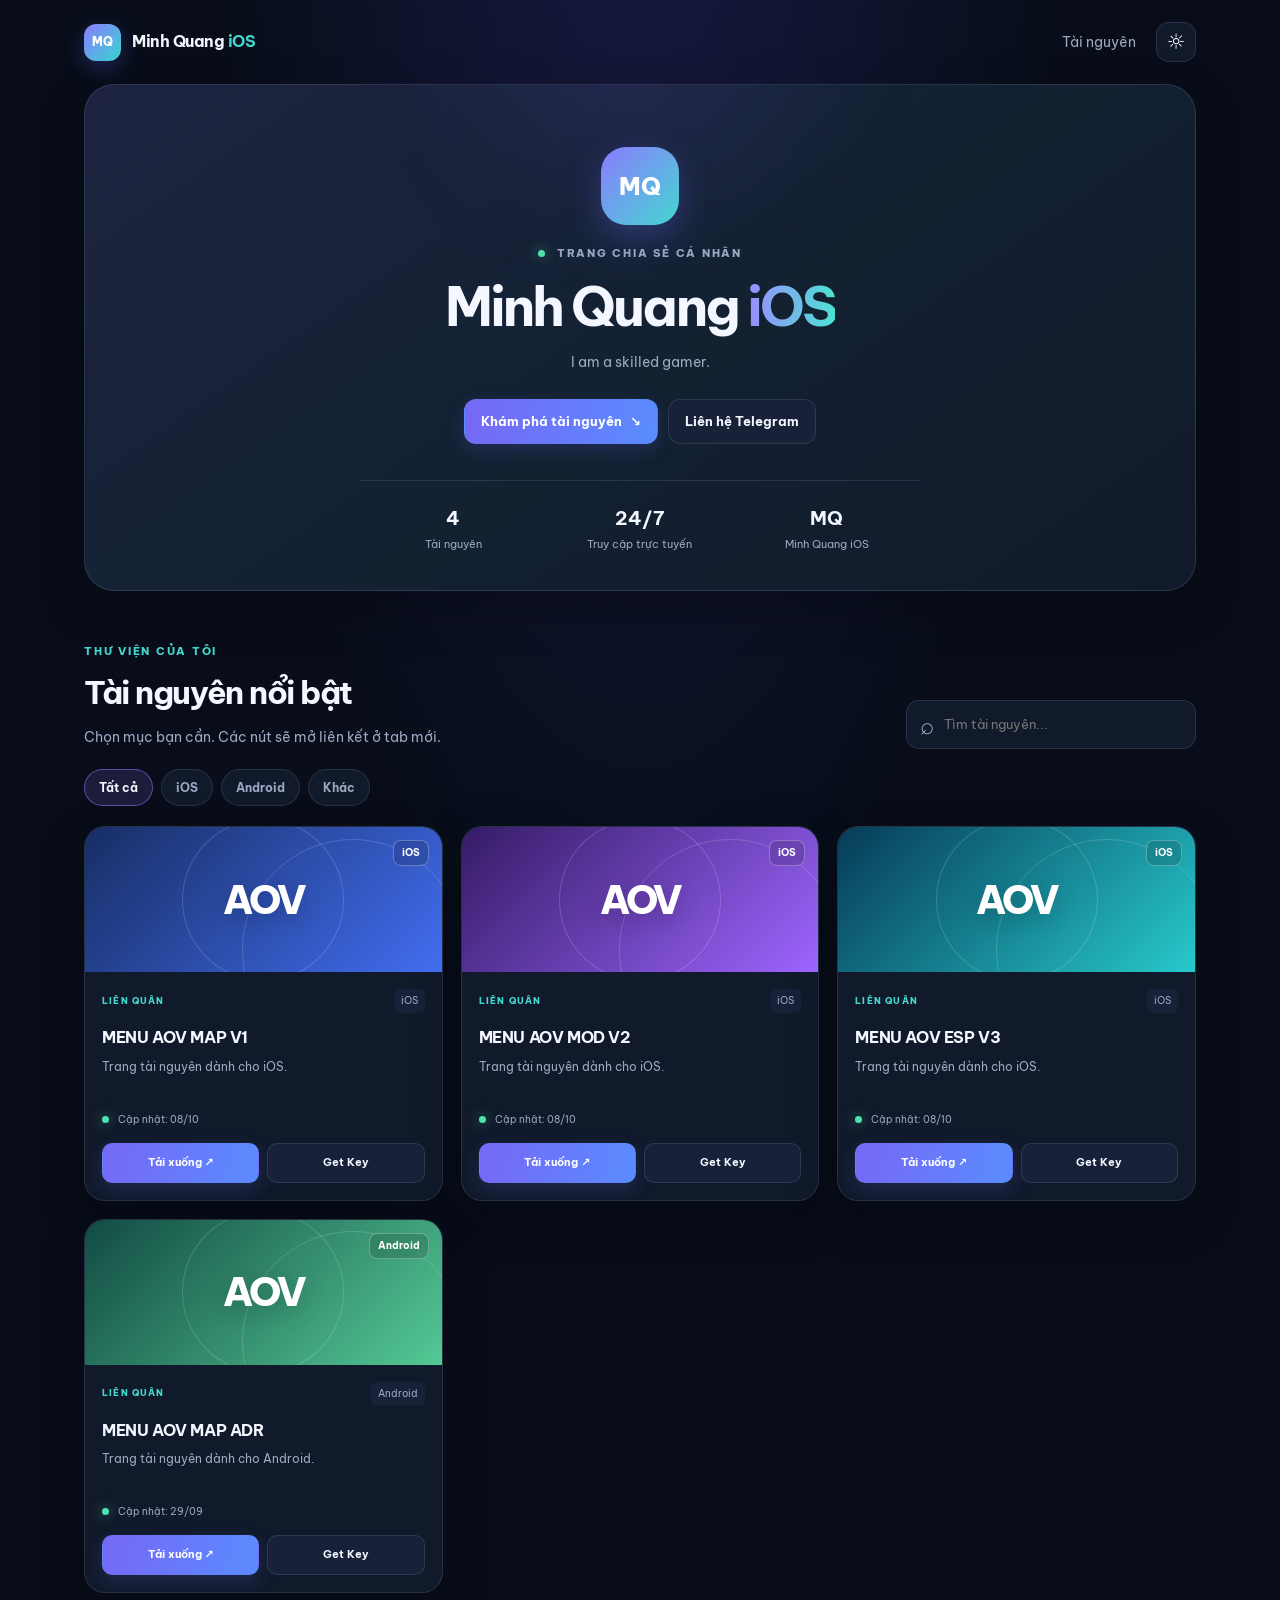
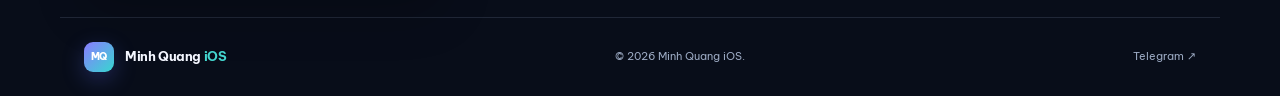
==== index.html @ 33939c75 "Add files via upload" ====
<!DOCTYPE html>
<html lang="vi">
<head>
  <meta charset="UTF-8">
  <meta name="viewport" content="width=device-width, initial-scale=1.0">
  <meta name="description" content="Minh Quang iOS - Trang chia sẻ ứng dụng, công cụ và liên kết.">
  <meta name="theme-color" content="#0b1020">
  <title>Minh Quang iOS</title>
  <link rel="stylesheet" href="style.css">
  <script src="script.js" defer></script>
</head>
<body>
  <header class="topbar">
    <a class="brand" href="#" aria-label="Minh Quang iOS - Trang chủ">
      <span class="brand-mark">MQ</span>
      <span>Minh Quang <b>iOS</b></span>
    </a>
    <div class="top-actions">
      <a class="nav-link" href="#apps">Tài nguyên</a>
      <button id="themeToggle" class="icon-btn" type="button" aria-label="Đổi giao diện" title="Đổi giao diện">☼</button>
    </div>
  </header>

  <main class="container">
    <section class="hero">
      <div class="hero-glow"></div>
      <div class="profile-mark" aria-hidden="true">MQ</div>
      <div class="eyebrow"><span class="status-dot"></span> TRANG CHIA SẺ CÁ NHÂN</div>
      <h1>Minh Quang <span>iOS</span></h1>
      <p class="hero-copy">I am a skilled gamer.</p>
      <div class="hero-actions">
        <a class="button button-primary" href="#apps">Khám phá tài nguyên <span>↘</span></a>
        <a class="button button-secondary" href="https://t.me/minhquang0610" target="_blank" rel="noopener noreferrer">Liên hệ Telegram</a>
      </div>
      <div class="hero-stats">
        <div><strong id="resourceCount">7</strong><span>Tài nguyên</span></div>
        <div><strong>24/7</strong><span>Truy cập trực tuyến</span></div>
        <div><strong>MQ</strong><span>Minh Quang iOS</span></div>
      </div>
    </section>

    <section class="section-heading" id="apps">
      <div>
        <p class="eyebrow">THƯ VIỆN CỦA TÔI</p>
        <h2>Tài nguyên nổi bật</h2>
        <p class="section-copy">Chọn mục bạn cần. Các nút sẽ mở liên kết ở tab mới.</p>
      </div>
      <label class="search-box">
        <span aria-hidden="true">⌕</span>
        <input id="searchInput" type="search" placeholder="Tìm tài nguyên..." aria-label="Tìm tài nguyên">
      </label>
    </section>

    <div class="filter-row" aria-label="Lọc tài nguyên">
      <button class="filter-chip active" type="button" data-filter="all">Tất cả</button>
      <button class="filter-chip" type="button" data-filter="ios">iOS</button>
      <button class="filter-chip" type="button" data-filter="android">Android</button>
      <button class="filter-chip" type="button" data-filter="other">Khác</button>
    </div>

    <section class="app-grid" id="appGrid" aria-label="Danh sách tài nguyên">
      <article class="app-card" data-name="MENU AOV MAP V1" data-platform="ios">
        <div class="app-art art-blue"><span class="art-symbol">AOV</span><span class="art-tag">iOS</span></div>
        <div class="card-content">
          <div class="card-topline"><span class="category">LIÊN QUÂN</span><span class="platform">iOS</span></div>
          <h3>MENU AOV MAP V1</h3>
          <p class="card-description">Trang tài nguyên dành cho iOS.</p>
          <div class="card-meta"><span class="meta-dot"></span> Cập nhật: 08/10</div>
          <div class="card-actions">
            <a class="button button-primary button-small" href="https://tasksub.io/3adBaHe" target="_blank" rel="noopener noreferrer">Tải xuống ↗</a>
            <a class="button button-secondary button-small" href="https://tasksub.io/UAh272" target="_blank" rel="noopener noreferrer">Get Key</a>
          </div>
        </div>
      </article>

      <article class="app-card" data-name="MENU AOV MOD V2" data-platform="ios">
        <div class="app-art art-purple"><span class="art-symbol">AOV</span><span class="art-tag">iOS</span></div>
        <div class="card-content">
          <div class="card-topline"><span class="category">LIÊN QUÂN</span><span class="platform">iOS</span></div>
          <h3>MENU AOV MOD V2</h3>
          <p class="card-description">Trang tài nguyên dành cho iOS.</p>
          <div class="card-meta"><span class="meta-dot"></span> Cập nhật: 08/10</div>
          <div class="card-actions">
            <a class="button button-primary button-small" href="https://tasksub.io/Rg7Mtif" target="_blank" rel="noopener noreferrer">Tải xuống ↗</a>
            <a class="button button-secondary button-small" href="https://tasksub.io/Ojc4R" target="_blank" rel="noopener noreferrer">Get Key</a>
          </div>
        </div>
      </article>

      <article class="app-card" data-name="MENU AOV ESP V3" data-platform="ios">
        <div class="app-art art-cyan"><span class="art-symbol">AOV</span><span class="art-tag">iOS</span></div>
        <div class="card-content">
          <div class="card-topline"><span class="category">LIÊN QUÂN</span><span class="platform">iOS</span></div>
          <h3>MENU AOV ESP V3</h3>
          <p class="card-description">Trang tài nguyên dành cho iOS.</p>
          <div class="card-meta"><span class="meta-dot"></span> Cập nhật: 08/10</div>
          <div class="card-actions">
            <a class="button button-primary button-small" href="https://tasksub.io/Nup4" target="_blank" rel="noopener noreferrer">Tải xuống ↗</a>
            <a class="button button-secondary button-small" href="https://tasksub.io/3Sw" target="_blank" rel="noopener noreferrer">Get Key</a>
          </div>
        </div>
      </article>

      <article class="app-card" data-name="MENU AOV MAP ADR" data-platform="android">
        <div class="app-art art-green"><span class="art-symbol">AOV</span><span class="art-tag">Android</span></div>
        <div class="card-content">
          <div class="card-topline"><span class="category">LIÊN QUÂN</span><span class="platform">Android</span></div>
          <h3>MENU AOV MAP ADR</h3>
          <p class="card-description">Trang tài nguyên dành cho Android.</p>
          <div class="card-meta"><span class="meta-dot"></span> Cập nhật: 29/09</div>
          <div class="card-actions">
            <a class="button button-primary button-small" href="https://tasksub.io/g6UV" target="_blank" rel="noopener noreferrer">Tải xuống ↗</a>
            <a class="button button-secondary button-small" href="https://tasksub.io/YvONv" target="_blank" rel="noopener noreferrer">Get Key</a>
          </div>
        </div>
      </article>

    </section>

    <p class="empty-state" id="emptyState" hidden>Không tìm thấy tài nguyên phù hợp.</p>

  </main>

  <footer class="footer">
    <a class="brand footer-brand" href="#"><span class="brand-mark">MQ</span><span>Minh Quang <b>iOS</b></span></a>
    <p>© <span id="year"></span> Minh Quang iOS.</p>
    <a href="https://t.me/minhquang0610" target="_blank" rel="noopener noreferrer">Telegram ↗</a>
  </footer>
</body>
</html>
---- style.css ----
@import url('https://fonts.googleapis.com/css2?family=Be+Vietnam+Pro:wght@400;500;600;700;800&display=swap');

:root {
  color-scheme: dark;
  --bg: #080d19;
  --surface: #111a2b;
  --surface-2: #172238;
  --text: #f4f7ff;
  --muted: #9ba9c2;
  --line: rgba(166, 187, 224, .15);
  --accent: #8b7bff;
  --accent-2: #44d7d0;
  --shadow: 0 18px 50px rgba(0,0,0,.22);
}
* { box-sizing: border-box; }
html { scroll-behavior: smooth; }
body {
  margin: 0; min-height: 100vh; font-family: 'Be Vietnam Pro', system-ui, sans-serif;
  color: var(--text); background:
    radial-gradient(ellipse at 50% -20%, rgba(90, 86, 255, .19), transparent 48%),
    var(--bg); line-height: 1.6;
}
body.light {
  color-scheme: light; --bg: #f4f6fc; --surface: #fff; --surface-2: #f0f3fb;
  --text: #172038; --muted: #66728a; --line: rgba(32, 48, 83, .13);
  --shadow: 0 18px 50px rgba(32,48,83,.09);
  background: radial-gradient(ellipse at 50% -20%, rgba(139,123,255,.13), transparent 48%), var(--bg);
}
a { color: inherit; text-decoration: none; }
button, input { font: inherit; }
button, a { -webkit-tap-highlight-color: transparent; }
.topbar { max-width: 1160px; margin: auto; padding: 22px 24px; display:flex; align-items:center; justify-content:space-between; }
.brand { display:flex; align-items:center; gap:11px; font-weight:700; letter-spacing:-.03em; }
.brand b { color: var(--accent-2); }
.brand-mark { width:37px; height:37px; border-radius:12px; display:grid; place-items:center; font-size:12px; font-weight:800; color:#fff; background:linear-gradient(135deg,#8b7bff,#36d7d0); box-shadow:0 7px 22px rgba(95,111,255,.28); }
.top-actions { display:flex; align-items:center; gap:20px; }
.nav-link { color:var(--muted); font-size:14px; }
.nav-link:hover, .footer a:hover { color:var(--accent-2); }
.icon-btn { width:40px; height:40px; border-radius:13px; border:1px solid var(--line); background:var(--surface); color:var(--text); cursor:pointer; font-size:21px; }
.container { max-width:1160px; padding:0 24px; margin:0 auto; }
.hero { position:relative; overflow:hidden; text-align:center; padding:62px 24px 36px; border:1px solid var(--line); border-radius:30px; background:linear-gradient(145deg,rgba(139,123,255,.10),rgba(68,215,208,.035) 55%,transparent),var(--surface); box-shadow:var(--shadow); }
.hero-glow { position:absolute; width:300px; height:300px; border-radius:50%; background:rgba(107,94,255,.12); filter:blur(70px); left:calc(50% - 150px); top:-210px; pointer-events:none; }
.profile-mark { width:78px; height:78px; margin:0 auto 20px; display:grid; place-items:center; border-radius:25px; background:linear-gradient(135deg,#8b7bff,#44d7d0); font-weight:800; font-size:24px; color:white; box-shadow:0 12px 34px rgba(103,111,255,.3); position:relative; }
.eyebrow { color:var(--muted); font-size:11px; font-weight:800; letter-spacing:.16em; }
.status-dot, .meta-dot { display:inline-block; width:7px; height:7px; border-radius:50%; background:#4de1ad; margin-right:7px; box-shadow:0 0 12px rgba(77,225,173,.55); }
h1 { margin:12px 0 10px; font-size:clamp(34px,5vw,54px); line-height:1.15; letter-spacing:-.055em; }
h1 span { background:linear-gradient(90deg,#9b8cff,#4ce2d3); color:transparent; background-clip:text; }
.hero-copy, .section-copy { color:var(--muted); font-size:14px; display:inline-block; }
.hero-actions { display:flex; justify-content:center; flex-wrap:wrap; gap:10px; margin-top:26px; }
.button { display:inline-flex; align-items:center; justify-content:center; gap:8px; border-radius:12px; padding:11px 16px; border:1px solid var(--line); font-size:13px; font-weight:700; transition:transform .18s ease, border-color .18s ease, filter .18s ease; cursor:pointer; }
.button:hover { transform:translateY(-2px); filter:brightness(1.08); }
.button-primary { color:#fff; border-color:transparent; background:linear-gradient(100deg,#7668f5,#5a8cff); box-shadow:0 7px 18px rgba(100,104,246,.18); }
.button-secondary { color:var(--text); background:var(--surface-2); }
.hero-stats { max-width:560px; margin:36px auto 0; padding-top:22px; border-top:1px solid var(--line); display:grid; grid-template-columns:repeat(3,1fr); }
.hero-stats div { display:flex; flex-direction:column; gap:3px; }
.hero-stats strong { font-size:19px; }
.hero-stats span { color:var(--muted); font-size:11px; }
.section-heading { display:flex; align-items:end; justify-content:space-between; gap:24px; margin:52px 0 20px; }
.section-heading .eyebrow { margin:0 0 7px; color:var(--accent-2); }
h2 { font-size:clamp(24px,3vw,32px); letter-spacing:-.04em; margin:0; }
.section-copy { margin:7px 0 0; }
.search-box { width:min(100%,290px); display:flex; align-items:center; gap:10px; border:1px solid var(--line); border-radius:13px; padding:0 13px; background:var(--surface); color:var(--muted); }
.search-box span { font-size:24px; }
.search-box input { width:100%; border:0; outline:0; padding:13px 0; background:transparent; color:var(--text); font-size:13px; }
.filter-row { display:flex; gap:8px; flex-wrap:wrap; margin-bottom:20px; }
.filter-chip { padding:8px 14px; border-radius:999px; color:var(--muted); border:1px solid var(--line); background:var(--surface); cursor:pointer; font-size:12px; font-weight:700; }
.filter-chip.active { background:rgba(139,123,255,.15); border-color:rgba(139,123,255,.55); color:var(--text); }
.app-grid { display:grid; grid-template-columns:repeat(3,minmax(0,1fr)); gap:18px; margin-bottom: 24px;}
.app-card { min-width:0; overflow:hidden; border:1px solid var(--line); border-radius:21px; background:var(--surface); box-shadow:var(--shadow); transition:transform .2s ease,border-color .2s ease; }
.app-card:hover { transform:translateY(-4px); border-color:rgba(139,123,255,.5); }
.app-card[hidden] { display:none; }
.app-art { height:145px; position:relative; display:grid; place-items:center; overflow:hidden; }
.app-art::before, .app-art::after { content:""; position:absolute; border:1px solid rgba(255,255,255,.16); border-radius:50%; width:160px; height:160px; transform:rotate(-25deg); }
.app-art::after { width:220px; height:220px; transform:translate(90px,50px); }
.art-blue { background:linear-gradient(135deg,#172e64,#426df0); }
.art-purple { background:linear-gradient(135deg,#351b65,#9d65ff); }
.art-cyan { background:linear-gradient(135deg,#063b57,#27c9cc); }
.art-green { background:linear-gradient(135deg,#124b43,#54c995); }
.art-orange { background:linear-gradient(135deg,#69321c,#ff9c4a); }
.art-pink { background:linear-gradient(135deg,#5c2449,#ef6eab); }
.art-red { background:linear-gradient(135deg,#591f36,#fa5d76); }
.art-symbol { position:relative; z-index:1; color:#fff; font-size:39px; font-weight:800; letter-spacing:-.08em; text-shadow:0 6px 22px rgba(0,0,0,.2); }
.art-tag { position:absolute; z-index:1; top:13px; right:13px; border:1px solid rgba(255,255,255,.28); border-radius:8px; padding:4px 8px; background:rgba(0,0,0,.15); color:#fff; font-size:10px; font-weight:700; backdrop-filter:blur(8px); }
.card-content { padding:17px; }
.card-topline { display:flex; align-items:center; justify-content:space-between; gap:10px; }
.category { color:var(--accent-2); font-size:9px; letter-spacing:.13em; font-weight:800; }
.platform { font-size:10px; color:var(--muted); background:var(--surface-2); padding:4px 7px; border-radius:6px; }
h3 { margin:12px 0 6px; font-size:16px; letter-spacing:-.025em; }
.card-description { margin:0; min-height:42px; color:var(--muted); font-size:12px; }
.card-meta { margin:13px 0 15px; color:var(--muted); font-size:10px; }
.card-actions { display:flex; flex-wrap:wrap; gap:8px; }
.button-small { flex:1; padding:10px 9px; border-radius:10px; font-size:11px; }
.notice { display:flex; align-items:flex-start; gap:12px; margin:28px 0 50px; padding:16px 18px; border:1px solid var(--line); border-radius:15px; background:var(--surface); color:var(--muted); font-size:12px; }
.notice p { margin:0; }
.notice strong { color:var(--text); }
.notice-icon { flex:0 0 23px; height:23px; display:grid; place-items:center; border-radius:50%; background:rgba(139,123,255,.16); color:var(--accent); font-weight:800; }
.empty-state { text-align:center; padding:36px 10px; color:var(--muted); }
.footer { max-width:1160px; margin:auto; padding:24px; border-top:1px solid var(--line); display:flex; align-items:center; justify-content:space-between; gap:16px; color:var(--muted); font-size:11px; }
.footer-brand { color:var(--text); font-size:13px; }
.footer-brand .brand-mark { width:30px; height:30px; border-radius:9px; font-size:10px; }
.footer p { margin:0; }
@media (max-width:900px) { .app-grid { grid-template-columns:repeat(2,minmax(0,1fr)); } }
@media (max-width:600px) {
  .topbar { padding:16px; } .container { padding:0 15px; } .nav-link { display:none; }
  .hero { padding:42px 15px 25px; border-radius:23px; } .profile-mark { width:66px;height:66px;border-radius:21px; }
  .hero-stats { margin-top:28px; } .section-heading { display:block; margin-top:38px; }
  .search-box { width:100%; margin-top:18px; } .app-grid { grid-template-columns:1fr; gap:13px; }
  .app-art { height:160px; } .footer { flex-wrap:wrap; padding:22px 16px; } .footer p { order:3; width:100%; }
}
@media (prefers-reduced-motion: reduce) { *, *::before, *::after { scroll-behavior:auto !important; transition:none !important; } }
.hero-copy {
  display: block;
  width: 100%;
  overflow: hidden;
  white-space: nowrap;
  position: relative;
  animation: rainbowText 3s linear infinite;
}
.hero-copy {
  animation:
    rainbowText 3s linear infinite,
    moveText 6s linear infinite;
}
@keyframes rainbowText {
  0%   { color: #ff0000; }
  14%  { color: #ff7f00; }
  28%  { color: #ffff00; }
  42%  { color: #00ff00; }
  57%  { color: #00ffff; }
  71%  { color: #0000ff; }
  85%  { color: #8b00ff; }
  100% { color: #ff0000; }
}

/* Chạy từ trái sang phải rồi quay lại */
@keyframes m {
  0% {
    transform: translateX(-100%);
  }

  50% {
    transform: translateX(0);
  }

  100% {
    transform: translateX(100%);
  }
}
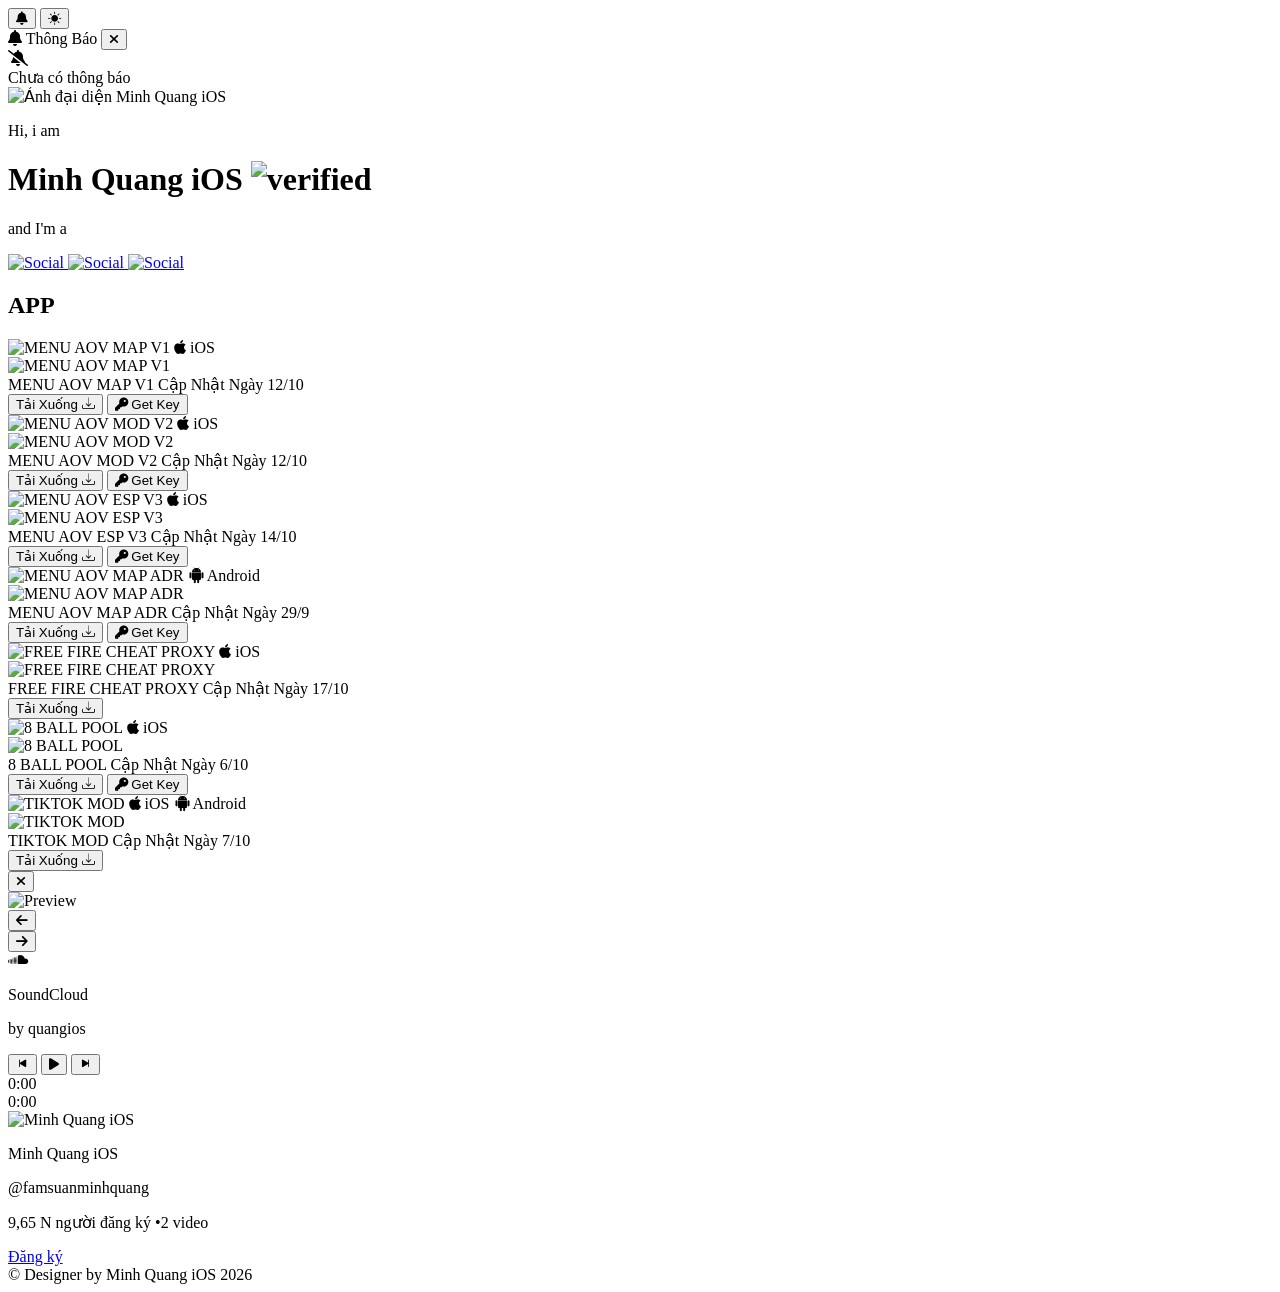
==== commit 58dc8276: "Update index.html" ====
--- a/index.html
+++ b/index.html
@@ -1,130 +1,381 @@
+
 <!DOCTYPE html>
 <html lang="vi">
 <head>
-  <meta charset="UTF-8">
-  <meta name="viewport" content="width=device-width, initial-scale=1.0">
-  <meta name="description" content="Minh Quang iOS - Trang chia sẻ ứng dụng, công cụ và liên kết.">
-  <meta name="theme-color" content="#0b1020">
-  <title>Minh Quang iOS</title>
-  <link rel="stylesheet" href="style.css">
-  <script src="script.js" defer></script>
+    <base href="https://vthangios.xyz/">
+    <meta charset="UTF-8" />
+    <meta name="viewport" content="width=device-width, initial-scale=1.0" />
+    <meta http-equiv="X-UA-Compatible" content="ie=edge" />
+    <title>Minh Quang iOS</title>
+    <meta name="description" content="Nền tảng cung cấp giải pháp công nghệ ios 5.0 giúp game thủ leo rank an toàn và hiệu quả." />
+    <meta name="keywords" content="vthangios, Minh Quang ios" />
+    <meta name="author" content="Minh Quang iOS" />
+    <meta name="robots" content="index, follow" />
+    <link rel="canonical" href="https://vthangios.xyz/" />
+    <link rel="icon" href="https://vthangios.xyz/uploads/intro/1785223665_087e144254b7ed32.png" type="image/png" />
+    <link rel="shortcut icon" href="https://vthangios.xyz/uploads/intro/1785223665_087e144254b7ed32.png" type="image/x-icon" />
+    <link rel="apple-touch-icon" href="https://vthangios.xyz/uploads/intro/1785223665_087e144254b7ed32.png" />
+    <meta property="og:type" content="website" />
+    <meta property="og:site_name" content="vthangios" />
+    <meta property="og:url" content="https://vthangios.xyz/" />
+    <meta property="og:title" content="Minh Quang iOS" />
+    <meta property="og:description" content="Nền tảng cung cấp giải pháp công nghệ ios 5.0 giúp game thủ leo rank an toàn và hiệu quả." />
+    <meta name="twitter:card" content="summary_large_image" />
+    <meta name="twitter:title" content="Minh Quang iOS" />
+    <meta name="twitter:description" content="Nền tảng cung cấp giải pháp công nghệ ios 5.0 giúp game thủ leo rank an toàn và hiệu quả." />
+    <link rel="preload" as="image" href="https://vthangios.xyz/uploads/intro/1785225956_f40be83fd24a69c4.jpeg" fetchpriority="high" />
+    <link rel="stylesheet" href="https://fonts.googleapis.com/css2?family=Quicksand:wght@400;600;700;800&display=swap" />
+    <link rel="stylesheet" href="https://cdnjs.cloudflare.com/ajax/libs/font-awesome/6.5.0/css/all.min.css" />
+    <link rel="stylesheet" href="https://cdn.jsdelivr.net/npm/bootstrap-icons@1.11.3/font/bootstrap-icons.min.css" />
+    <link rel="stylesheet" href="https://vthangios.xyz/assets/css/style.2.0.css?v=1791295256" />
 </head>
 <body>
-  <header class="topbar">
-    <a class="brand" href="#" aria-label="Minh Quang iOS - Trang chủ">
-      <span class="brand-mark">MQ</span>
-      <span>Minh Quang <b>iOS</b></span>
-    </a>
-    <div class="top-actions">
-      <a class="nav-link" href="#apps">Tài nguyên</a>
-      <button id="themeToggle" class="icon-btn" type="button" aria-label="Đổi giao diện" title="Đổi giao diện">☼</button>
-    </div>
-  </header>
-
-  <main class="container">
-    <section class="hero">
-      <div class="hero-glow"></div>
-      <div class="profile-mark" aria-hidden="true">MQ</div>
-      <div class="eyebrow"><span class="status-dot"></span> TRANG CHIA SẺ CÁ NHÂN</div>
-      <h1>Minh Quang <span>iOS</span></h1>
-      <p class="hero-copy">I am a skilled gamer.</p>
-      <div class="hero-actions">
-        <a class="button button-primary" href="#apps">Khám phá tài nguyên <span>↘</span></a>
-        <a class="button button-secondary" href="https://t.me/minhquang0610" target="_blank" rel="noopener noreferrer">Liên hệ Telegram</a>
-      </div>
-      <div class="hero-stats">
-        <div><strong id="resourceCount">7</strong><span>Tài nguyên</span></div>
-        <div><strong>24/7</strong><span>Truy cập trực tuyến</span></div>
-        <div><strong>MQ</strong><span>Minh Quang iOS</span></div>
-      </div>
-    </section>
-
-    <section class="section-heading" id="apps">
-      <div>
-        <p class="eyebrow">THƯ VIỆN CỦA TÔI</p>
-        <h2>Tài nguyên nổi bật</h2>
-        <p class="section-copy">Chọn mục bạn cần. Các nút sẽ mở liên kết ở tab mới.</p>
-      </div>
-      <label class="search-box">
-        <span aria-hidden="true">⌕</span>
-        <input id="searchInput" type="search" placeholder="Tìm tài nguyên..." aria-label="Tìm tài nguyên">
-      </label>
-    </section>
-
-    <div class="filter-row" aria-label="Lọc tài nguyên">
-      <button class="filter-chip active" type="button" data-filter="all">Tất cả</button>
-      <button class="filter-chip" type="button" data-filter="ios">iOS</button>
-      <button class="filter-chip" type="button" data-filter="android">Android</button>
-      <button class="filter-chip" type="button" data-filter="other">Khác</button>
-    </div>
-
-    <section class="app-grid" id="appGrid" aria-label="Danh sách tài nguyên">
-      <article class="app-card" data-name="MENU AOV MAP V1" data-platform="ios">
-        <div class="app-art art-blue"><span class="art-symbol">AOV</span><span class="art-tag">iOS</span></div>
-        <div class="card-content">
-          <div class="card-topline"><span class="category">LIÊN QUÂN</span><span class="platform">iOS</span></div>
-          <h3>MENU AOV MAP V1</h3>
-          <p class="card-description">Trang tài nguyên dành cho iOS.</p>
-          <div class="card-meta"><span class="meta-dot"></span> Cập nhật: 08/10</div>
-          <div class="card-actions">
-            <a class="button button-primary button-small" href="https://tasksub.io/3adBaHe" target="_blank" rel="noopener noreferrer">Tải xuống ↗</a>
-            <a class="button button-secondary button-small" href="https://tasksub.io/UAh272" target="_blank" rel="noopener noreferrer">Get Key</a>
-          </div>
-        </div>
-      </article>
-
-      <article class="app-card" data-name="MENU AOV MOD V2" data-platform="ios">
-        <div class="app-art art-purple"><span class="art-symbol">AOV</span><span class="art-tag">iOS</span></div>
-        <div class="card-content">
-          <div class="card-topline"><span class="category">LIÊN QUÂN</span><span class="platform">iOS</span></div>
-          <h3>MENU AOV MOD V2</h3>
-          <p class="card-description">Trang tài nguyên dành cho iOS.</p>
-          <div class="card-meta"><span class="meta-dot"></span> Cập nhật: 08/10</div>
-          <div class="card-actions">
-            <a class="button button-primary button-small" href="https://tasksub.io/Rg7Mtif" target="_blank" rel="noopener noreferrer">Tải xuống ↗</a>
-            <a class="button button-secondary button-small" href="https://tasksub.io/Ojc4R" target="_blank" rel="noopener noreferrer">Get Key</a>
-          </div>
-        </div>
-      </article>
-
-      <article class="app-card" data-name="MENU AOV ESP V3" data-platform="ios">
-        <div class="app-art art-cyan"><span class="art-symbol">AOV</span><span class="art-tag">iOS</span></div>
-        <div class="card-content">
-          <div class="card-topline"><span class="category">LIÊN QUÂN</span><span class="platform">iOS</span></div>
-          <h3>MENU AOV ESP V3</h3>
-          <p class="card-description">Trang tài nguyên dành cho iOS.</p>
-          <div class="card-meta"><span class="meta-dot"></span> Cập nhật: 08/10</div>
-          <div class="card-actions">
-            <a class="button button-primary button-small" href="https://tasksub.io/Nup4" target="_blank" rel="noopener noreferrer">Tải xuống ↗</a>
-            <a class="button button-secondary button-small" href="https://tasksub.io/3Sw" target="_blank" rel="noopener noreferrer">Get Key</a>
-          </div>
-        </div>
-      </article>
-
-      <article class="app-card" data-name="MENU AOV MAP ADR" data-platform="android">
-        <div class="app-art art-green"><span class="art-symbol">AOV</span><span class="art-tag">Android</span></div>
-        <div class="card-content">
-          <div class="card-topline"><span class="category">LIÊN QUÂN</span><span class="platform">Android</span></div>
-          <h3>MENU AOV MAP ADR</h3>
-          <p class="card-description">Trang tài nguyên dành cho Android.</p>
-          <div class="card-meta"><span class="meta-dot"></span> Cập nhật: 29/09</div>
-          <div class="card-actions">
-            <a class="button button-primary button-small" href="https://tasksub.io/g6UV" target="_blank" rel="noopener noreferrer">Tải xuống ↗</a>
-            <a class="button button-secondary button-small" href="https://tasksub.io/YvONv" target="_blank" rel="noopener noreferrer">Get Key</a>
-          </div>
-        </div>
-      </article>
-
-    </section>
-
-    <p class="empty-state" id="emptyState" hidden>Không tìm thấy tài nguyên phù hợp.</p>
-
-  </main>
-
-  <footer class="footer">
-    <a class="brand footer-brand" href="#"><span class="brand-mark">MQ</span><span>Minh Quang <b>iOS</b></span></a>
-    <p>© <span id="year"></span> Minh Quang iOS.</p>
-    <a href="https://t.me/minhquang0610" target="_blank" rel="noopener noreferrer">Telegram ↗</a>
-  </footer>
+    <main role="main">
+        <!-- NAV -->
+        <nav class="vthangios-nav" aria-label="Điều hướng chính">
+            <button class="vthangios-bell-btn" id="vthangios-bell-btn" aria-label="Thông báo">
+                <i class="fas fa-bell"></i>
+                            </button>
+            <button class="vthangios-theme-btn" id="vthangios-theme-toggle" onclick="vtToggleTheme()" aria-label="Chuyển chế độ tối/sáng">
+                <i class="bi bi-sun-fill vthangios-theme-icon" id="vthangios-theme-icon"></i>
+            </button>
+        </nav>
+
+        <!-- NOTIFICATION POPUP -->
+        <div id="vthangios-notif-overlay" class="vthangios-notif-overlay" onclick="vtCloseNotif(event)"></div>
+        <div id="vthangios-notif-panel" class="vthangios-notif-panel">
+            <div class="vthangios-notif-header">
+                <span><i class="fas fa-bell"></i> Thông Báo</span>
+                <button onclick="vtCloseNotif()" class="vthangios-notif-close"><i class="fas fa-xmark"></i></button>
+            </div>
+            <div class="vthangios-notif-body">
+                                <div class="vthangios-notif-empty"><i class="fas fa-bell-slash"></i><br>Chưa có thông báo</div>
+                            </div>
+        </div>
+
+        <!-- AVATAR -->
+        <div class="vthangios-avatar-wrap has-frame">
+            <img class="vthangios-avatar" src="/uploads/intro/1785225956_f40be83fd24a69c4.jpeg" alt="Ảnh đại diện Minh Quang iOS" fetchpriority="high" width="120" height="120">
+                        <img class="vthangios-avatar-frame" src="/uploads/intro/1789270294_e1f9986c9748fea3.png" alt="" aria-hidden="true">
+                    </div>
+
+        <!-- NAME & HEADLINE -->
+        <p class="vthangios-iam">Hi, i am</p>
+        <h1 class="vthangios-name">
+            Minh Quang iOS            <img class="vthangios-verify" src="assets/img/verify.png" alt="verified" width="27" height="27">
+        </h1>
+        <p class="vthangios-headline">and I'm a <span id="typed-text" class="vthangios-gradient-text"></span></p>
+
+        <!-- SOCIALS -->
+        <div class="vthangios-socials">
+                            <a href="https://discord.gg/mUA5vf7mzT" class="vthangios-social-item" target="_blank" rel="noopener noreferrer" aria-label="Mạng xã hội">
+                    <img src="/uploads/social/1785226212_aaa04016c5aa7392.png" alt="Social" width="40" height="40">
+                </a>
+                            <a href="https://t.me/vthangios" class="vthangios-social-item" target="_blank" rel="noopener noreferrer" aria-label="Mạng xã hội">
+                    <img src="/uploads/social/1785226222_d9d79e31dfb0b49d.png" alt="Social" width="40" height="40">
+                </a>
+                            <a href="https://youtube.com/@vthangios" class="vthangios-social-item" target="_blank" rel="noopener noreferrer" aria-label="Mạng xã hội">
+                    <img src="/uploads/social/1785226233_576f35dc9945948f.png" alt="Social" width="40" height="40">
+                </a>
+                    </div>
+
+        <!-- LINK BOXES -->
+        <div class="vthangios-linkbox-section">
+                    </div>
+
+        <!-- CATEGORY TABS -->
+        
+        <!-- APP GROUPS -->
+        <section class="vthangios-app-section" aria-label="Danh sách ứng dụng">
+                                        <div class="vthangios-group-block" id="group-6">
+                <h2 class="vthangios-section-title">
+                    APP                                    </h2>
+                                <div class="vthangios-app-list">
+                                                                    <div class="vthangios-app-entry">
+                        <div class="vthangios-app-item">
+                                                            <div class="vthangios-app-banner" onclick="vtOpenPreview([&quot;/uploads/previews/1785337074_943e1e8c0be1667c.jpeg&quot;], &quot;MENU AOV MAP V1&quot;)">
+                                                                            <img src="/uploads/previews/1785337074_943e1e8c0be1667c.jpeg" alt="MENU AOV MAP V1" fetchpriority="high">
+                                                                                                                <span class="vthangios-app-banner-badges">
+                                                                                                                            <span class="vthangios-platform-badge vthangios-platform-ios"><i class="fab fa-apple"></i> iOS</span>
+                                                                                                                    </span>
+                                </div>
+                                                        <div class="vthangios-app-info">
+                                <div class="vthangios-app-icon-wrap">
+                                    <img src="/uploads/apps/1785224151_22760a5eab01424b.jpeg" alt="MENU AOV MAP V1" width="78" height="78" loading="lazy">
+                                                                    </div>
+                                <div>
+                                    <span class="vthangios-app-name">
+                                        MENU AOV MAP V1                                    </span>
+                                                                            <span class="vthangios-app-desc">
+                                            Cập Nhật Ngày 12/10                                        </span>
+                                                                    </div>
+                            </div>
+                            <div class="vthangios-app-actions">
+                                <button class="vthangios-download-btn vthangios-app-cta " aria-label="Tải xuống MENU AOV MAP V1" onclick="window.open('https://tasksub.io/3adBaHe','_blank')">
+                                    <span>Tải Xuống</span>
+                                    <i class="bi bi-download"></i>
+                                </button>
+                                                                    <button type="button" class="vthangios-app-getkey" aria-label="Get Key MENU AOV MAP V1" onclick="window.open('https://tasksub.io/UAh272','_blank')">
+                                        <i class="fas fa-key"></i>
+                                        <span>Get Key</span>
+                                    </button>
+                                                            </div>
+                        </div>
+                        </div>
+                                                                    <div class="vthangios-app-entry">
+                        <div class="vthangios-app-item">
+                                                            <div class="vthangios-app-banner" onclick="vtOpenPreview([&quot;/uploads/previews/1790753362_1d81439ce002af4c.jpeg&quot;], &quot;MENU AOV MOD V2&quot;)">
+                                                                            <img src="/uploads/previews/1790753362_1d81439ce002af4c.jpeg" alt="MENU AOV MOD V2" loading="lazy">
+                                                                        <span class="vthangios-app-banner-badges">
+                                                                                                                            <span class="vthangios-platform-badge vthangios-platform-ios"><i class="fab fa-apple"></i> iOS</span>
+                                                                                                                    </span>
+                                </div>
+                                                        <div class="vthangios-app-info">
+                                <div class="vthangios-app-icon-wrap">
+                                    <img src="/uploads/apps/1785228134_3e17a04f549f80df.jpeg" alt="MENU AOV MOD V2" width="78" height="78" loading="lazy">
+                                                                    </div>
+                                <div>
+                                    <span class="vthangios-app-name">
+                                        MENU AOV MOD V2                                    </span>
+                                                                            <span class="vthangios-app-desc">
+                                            Cập Nhật Ngày 12/10                                        </span>
+                                                                    </div>
+                            </div>
+                            <div class="vthangios-app-actions">
+                                <button class="vthangios-download-btn vthangios-app-cta " aria-label="Tải xuống MENU AOV MOD V2" onclick="window.open('https://tasksub.io/Rg7Mtif','_blank')">
+                                    <span>Tải Xuống</span>
+                                    <i class="bi bi-download"></i>
+                                </button>
+                                                                    <button type="button" class="vthangios-app-getkey" aria-label="Get Key MENU AOV MOD V2" onclick="window.open('https://tasksub.io/Ojc4R','_blank')">
+                                        <i class="fas fa-key"></i>
+                                        <span>Get Key</span>
+                                    </button>
+                                                            </div>
+                        </div>
+                        </div>
+                                                                    <div class="vthangios-app-entry">
+                        <div class="vthangios-app-item">
+                                                            <div class="vthangios-app-banner" onclick="vtOpenPreview([&quot;/uploads/previews/1790767107_12d3941b3cd2d3ec.jpeg&quot;], &quot;MENU AOV ESP V3&quot;)">
+                                                                            <img src="/uploads/previews/1790767107_12d3941b3cd2d3ec.jpeg" alt="MENU AOV ESP V3" loading="lazy">
+                                                                        <span class="vthangios-app-banner-badges">
+                                                                                                                            <span class="vthangios-platform-badge vthangios-platform-ios"><i class="fab fa-apple"></i> iOS</span>
+                                                                                                                    </span>
+                                </div>
+                                                        <div class="vthangios-app-info">
+                                <div class="vthangios-app-icon-wrap">
+                                    <img src="/uploads/apps/1790057670_00bfd2f43fc783c9.jpeg" alt="MENU AOV ESP V3" width="78" height="78" loading="lazy">
+                                                                    </div>
+                                <div>
+                                    <span class="vthangios-app-name">
+                                        MENU AOV ESP V3                                    </span>
+                                                                            <span class="vthangios-app-desc">
+                                            Cập Nhật Ngày 14/10                                        </span>
+                                                                    </div>
+                            </div>
+                            <div class="vthangios-app-actions">
+                                <button class="vthangios-download-btn vthangios-app-cta " aria-label="Tải xuống MENU AOV ESP V3" onclick="window.open('https://tasksub.io/Nup4','_blank')">
+                                    <span>Tải Xuống</span>
+                                    <i class="bi bi-download"></i>
+                                </button>
+                                                                    <button type="button" class="vthangios-app-getkey" aria-label="Get Key MENU AOV ESP V3" onclick="window.open('https://tasksub.io/3Sw','_blank')">
+                                        <i class="fas fa-key"></i>
+                                        <span>Get Key</span>
+                                    </button>
+                                                            </div>
+                        </div>
+                        </div>
+                                                                    <div class="vthangios-app-entry">
+                        <div class="vthangios-app-item">
+                                                            <div class="vthangios-app-banner" onclick="vtOpenPreview([&quot;/uploads/previews/1790651701_f0f4500bb4de08ec.jpeg&quot;], &quot;MENU AOV MAP ADR&quot;)">
+                                                                            <img src="/uploads/previews/1790651701_f0f4500bb4de08ec.jpeg" alt="MENU AOV MAP ADR" loading="lazy">
+                                                                        <span class="vthangios-app-banner-badges">
+                                                                                                                                                                    <span class="vthangios-platform-badge vthangios-platform-android"><i class="bi bi-android2"></i> Android</span>
+                                                                            </span>
+                                </div>
+                                                        <div class="vthangios-app-info">
+                                <div class="vthangios-app-icon-wrap">
+                                    <img src="/uploads/apps/1787278805_050439021e9c26f6.jpeg" alt="MENU AOV MAP ADR" width="78" height="78" loading="lazy">
+                                                                    </div>
+                                <div>
+                                    <span class="vthangios-app-name">
+                                        MENU AOV MAP ADR                                    </span>
+                                                                            <span class="vthangios-app-desc">
+                                            Cập Nhật Ngày 29/9                                        </span>
+                                                                    </div>
+                            </div>
+                            <div class="vthangios-app-actions">
+                                <button class="vthangios-download-btn vthangios-app-cta " aria-label="Tải xuống MENU AOV MAP ADR" onclick="window.open('https://tasksub.io/g6UV','_blank')">
+                                    <span>Tải Xuống</span>
+                                    <i class="bi bi-download"></i>
+                                </button>
+                                                                    <button type="button" class="vthangios-app-getkey" aria-label="Get Key MENU AOV MAP ADR" onclick="window.open('https://tasksub.io/YvONv','_blank')">
+                                        <i class="fas fa-key"></i>
+                                        <span>Get Key</span>
+                                    </button>
+                                                            </div>
+                        </div>
+                        </div>
+                                                                    <div class="vthangios-app-entry">
+                        <div class="vthangios-app-item">
+                                                            <div class="vthangios-app-banner" onclick="vtOpenPreview([&quot;/uploads/previews/1792232611_a92ee83f69ad9150.jpeg&quot;], &quot;FREE FIRE CHEAT PROXY&quot;)">
+                                                                            <img src="/uploads/previews/1792232611_a92ee83f69ad9150.jpeg" alt="FREE FIRE CHEAT PROXY" loading="lazy">
+                                                                        <span class="vthangios-app-banner-badges">
+                                                                                                                            <span class="vthangios-platform-badge vthangios-platform-ios"><i class="fab fa-apple"></i> iOS</span>
+                                                                                                                    </span>
+                                </div>
+                                                        <div class="vthangios-app-info">
+                                <div class="vthangios-app-icon-wrap">
+                                    <img src="/uploads/apps/1792232611_55b12dd38115306c.png" alt="FREE FIRE CHEAT PROXY" width="78" height="78" loading="lazy">
+                                                                    </div>
+                                <div>
+                                    <span class="vthangios-app-name">
+                                        FREE FIRE CHEAT PROXY                                    </span>
+                                                                            <span class="vthangios-app-desc">
+                                            Cập Nhật Ngày 17/10                                        </span>
+                                                                    </div>
+                            </div>
+                            <div class="vthangios-app-actions">
+                                <button class="vthangios-download-btn vthangios-app-cta " aria-label="Tải xuống FREE FIRE CHEAT PROXY" onclick="window.open('https://tasksub.io/fiOr3','_blank')">
+                                    <span>Tải Xuống</span>
+                                    <i class="bi bi-download"></i>
+                                </button>
+                                                            </div>
+                        </div>
+                        </div>
+                                                                    <div class="vthangios-app-entry">
+                        <div class="vthangios-app-item">
+                                                            <div class="vthangios-app-banner" onclick="vtOpenPreview([&quot;/uploads/previews/1791292171_9f46c439d104121b.jpeg&quot;], &quot;8 BALL POOL&quot;)">
+                                                                            <img src="/uploads/previews/1791292171_9f46c439d104121b.jpeg" alt="8 BALL POOL" loading="lazy">
+                                                                        <span class="vthangios-app-banner-badges">
+                                                                                                                            <span class="vthangios-platform-badge vthangios-platform-ios"><i class="fab fa-apple"></i> iOS</span>
+                                                                                                                    </span>
+                                </div>
+                                                        <div class="vthangios-app-info">
+                                <div class="vthangios-app-icon-wrap">
+                                    <img src="/uploads/apps/1791292171_1c96f0e7332a61d2.jpeg" alt="8 BALL POOL" width="78" height="78" loading="lazy">
+                                                                    </div>
+                                <div>
+                                    <span class="vthangios-app-name">
+                                        8 BALL POOL                                    </span>
+                                                                            <span class="vthangios-app-desc">
+                                            Cập Nhật Ngày 6/10                                        </span>
+                                                                    </div>
+                            </div>
+                            <div class="vthangios-app-actions">
+                                <button class="vthangios-download-btn vthangios-app-cta " aria-label="Tải xuống 8 BALL POOL" onclick="window.open('https://storeipa.com/GFWkYl','_blank')">
+                                    <span>Tải Xuống</span>
+                                    <i class="bi bi-download"></i>
+                                </button>
+                                                                    <button type="button" class="vthangios-app-getkey" aria-label="Get Key 8 BALL POOL" onclick="window.open('https://authtool.app/get-key?code=6d0e00ee-ffae-43ca-9303-731c73d109ca','_blank')">
+                                        <i class="fas fa-key"></i>
+                                        <span>Get Key</span>
+                                    </button>
+                                                            </div>
+                        </div>
+                        </div>
+                                                                    <div class="vthangios-app-entry">
+                        <div class="vthangios-app-item">
+                                                            <div class="vthangios-app-banner" onclick="vtOpenPreview([&quot;/uploads/previews/1791309784_f3bb8c1526172d95.jpeg&quot;], &quot;TIKTOK MOD&quot;)">
+                                                                            <img src="/uploads/previews/1791309784_f3bb8c1526172d95.jpeg" alt="TIKTOK MOD" loading="lazy">
+                                                                        <span class="vthangios-app-banner-badges">
+                                                                                                                            <span class="vthangios-platform-badge vthangios-platform-ios"><i class="fab fa-apple"></i> iOS</span>
+                                                                                                                            <span class="vthangios-platform-badge vthangios-platform-android"><i class="bi bi-android2"></i> Android</span>
+                                                                            </span>
+                                </div>
+                                                        <div class="vthangios-app-info">
+                                <div class="vthangios-app-icon-wrap">
+                                    <img src="/uploads/apps/1791309784_3a36086979212b10.png" alt="TIKTOK MOD" width="78" height="78" loading="lazy">
+                                                                    </div>
+                                <div>
+                                    <span class="vthangios-app-name">
+                                        TIKTOK MOD                                    </span>
+                                                                            <span class="vthangios-app-desc">
+                                            Cập Nhật Ngày 7/10                                        </span>
+                                                                    </div>
+                            </div>
+                            <div class="vthangios-app-actions">
+                                <button class="vthangios-download-btn vthangios-app-cta " aria-label="Tải xuống TIKTOK MOD" onclick="window.open('https://tasksub.io/9FuM','_blank')">
+                                    <span>Tải Xuống</span>
+                                    <i class="bi bi-download"></i>
+                                </button>
+                                                            </div>
+                        </div>
+                        </div>
+                                    </div>
+                </div>
+                    </section>
+
+        <!-- PREVIEW LIGHTBOX -->
+        <div id="vthangios-preview-modal" class="vthangios-preview-modal" onclick="vtClosePreview(event)">
+            <button type="button" class="vthangios-preview-close" onclick="vtClosePreview()" aria-label="Đóng"><i class="fas fa-xmark"></i></button>
+            <div id="vthangios-preview-title" class="vthangios-preview-title"></div>
+            <div class="vthangios-preview-stage">
+                <img id="vthangios-preview-img" src="" alt="Preview" draggable="false">
+            </div>
+            <div class="vthangios-preview-nav">
+                <button type="button" class="vthangios-preview-arrow" onclick="vtPreviewPrev()" aria-label="Ảnh trước"><i class="fas fa-arrow-left"></i></button>
+                <div id="vthangios-preview-dots" class="vthangios-preview-dots"></div>
+                <button type="button" class="vthangios-preview-arrow" onclick="vtPreviewNext()" aria-label="Ảnh sau"><i class="fas fa-arrow-right"></i></button>
+            </div>
+        </div>
+
+        <!-- SNOW -->
+        <!--<div id="snows" aria-hidden="true"></div>-->
+
+        <div class="vthangios-widgets">
+                <!-- MUSIC PLAYER -->
+        <div class="vthangios-music-card" id="vt-music-card" data-sources="[&quot;https://api.soundcloud.com/playlists/1943866767&quot;]">
+            <div class="vthangios-music-art-wrap">
+                <div class="vthangios-music-art" id="vt-music-art"><i class="fa-brands fa-soundcloud"></i></div>
+            </div>
+            <div class="vthangios-music-info">
+                <div class="vthangios-music-row">
+                    <div class="vthangios-music-text">
+                        <div class="vthangios-music-head">
+                            <p class="vthangios-music-title" id="vt-music-title">SoundCloud</p>
+                        </div>
+                        <p class="vthangios-music-artist" id="vt-music-artist">by quangios</p>
+                    </div>
+                    <div class="vthangios-music-controls">
+                        <button type="button" class="vthangios-music-btn" id="vt-music-prev" aria-label="Bài trước"><i class="bi bi-skip-start-fill"></i></button>
+                        <button type="button" class="vthangios-music-toggle" id="vt-music-toggle" aria-label="Phát nhạc"><i class="fa-solid fa-play" id="vt-music-icon"></i></button>
+                        <button type="button" class="vthangios-music-btn" id="vt-music-next" aria-label="Bài tiếp"><i class="bi bi-skip-end-fill"></i></button>
+                    </div>
+                </div>
+                <div class="vthangios-music-progress-row">
+                    <span class="vthangios-music-time" id="vt-music-time-cur">0:00</span>
+                    <div class="vthangios-music-progress" id="vt-music-progress" role="slider" aria-label="Tua nhạc">
+                        <div class="vthangios-music-progress-fill" id="vt-music-progress-fill"></div>
+                    </div>
+                    <span class="vthangios-music-time" id="vt-music-time-total">0:00</span>
+                </div>
+            </div>
+            <div id="vt-music-frame-holder" aria-hidden="true"></div>
+        </div>
+        
+        <!-- YOUTUBE SUBSCRIBE BANNER -->
+        <div class="vthangios-yt-banner">
+            <div class="vthangios-yt-main">
+                <div class="vthangios-yt-head">
+                                            <img class="vthangios-yt-avatar" src="https://yt3.ggpht.com/HnuFtTvYgGN3amSfY9bQcLkR6Qk51rgE-_3c2sBVA2gLznNKL_iZWoGu7ocE__36GuWnrGBd5qM=s240-c-k-c0x00ffffff-no-rj" alt="Minh Quang iOS" width="80" height="80" loading="lazy">
+                                        <div class="vthangios-yt-text">
+                        <p class="vthangios-yt-title">Minh Quang iOS</p>
+                        <p class="vthangios-yt-handle">@famsuanminhquang</p>
+                        <p class="vthangios-yt-meta">
+                                                            <span>9,65 N người đăng ký</span>
+                                                                                        <span class="vthangios-yt-dot">•</span><span>2 video</span>
+                                                    </p>
+                    </div>
+                </div>
+                            </div>
+            <a href="https://www.youtube.com/@famsuanminhquang" target="_blank" rel="noopener noreferrer" class="vthangios-yt-btn">Đăng ký</a>
+        </div>
+
+        </div>
+
+        <!-- FOOTER -->
+        <footer class="vthangios-footer">
+            &copy; Designer by Minh Quang iOS 2026        </footer>
+    </main>
 </body>
 </html>
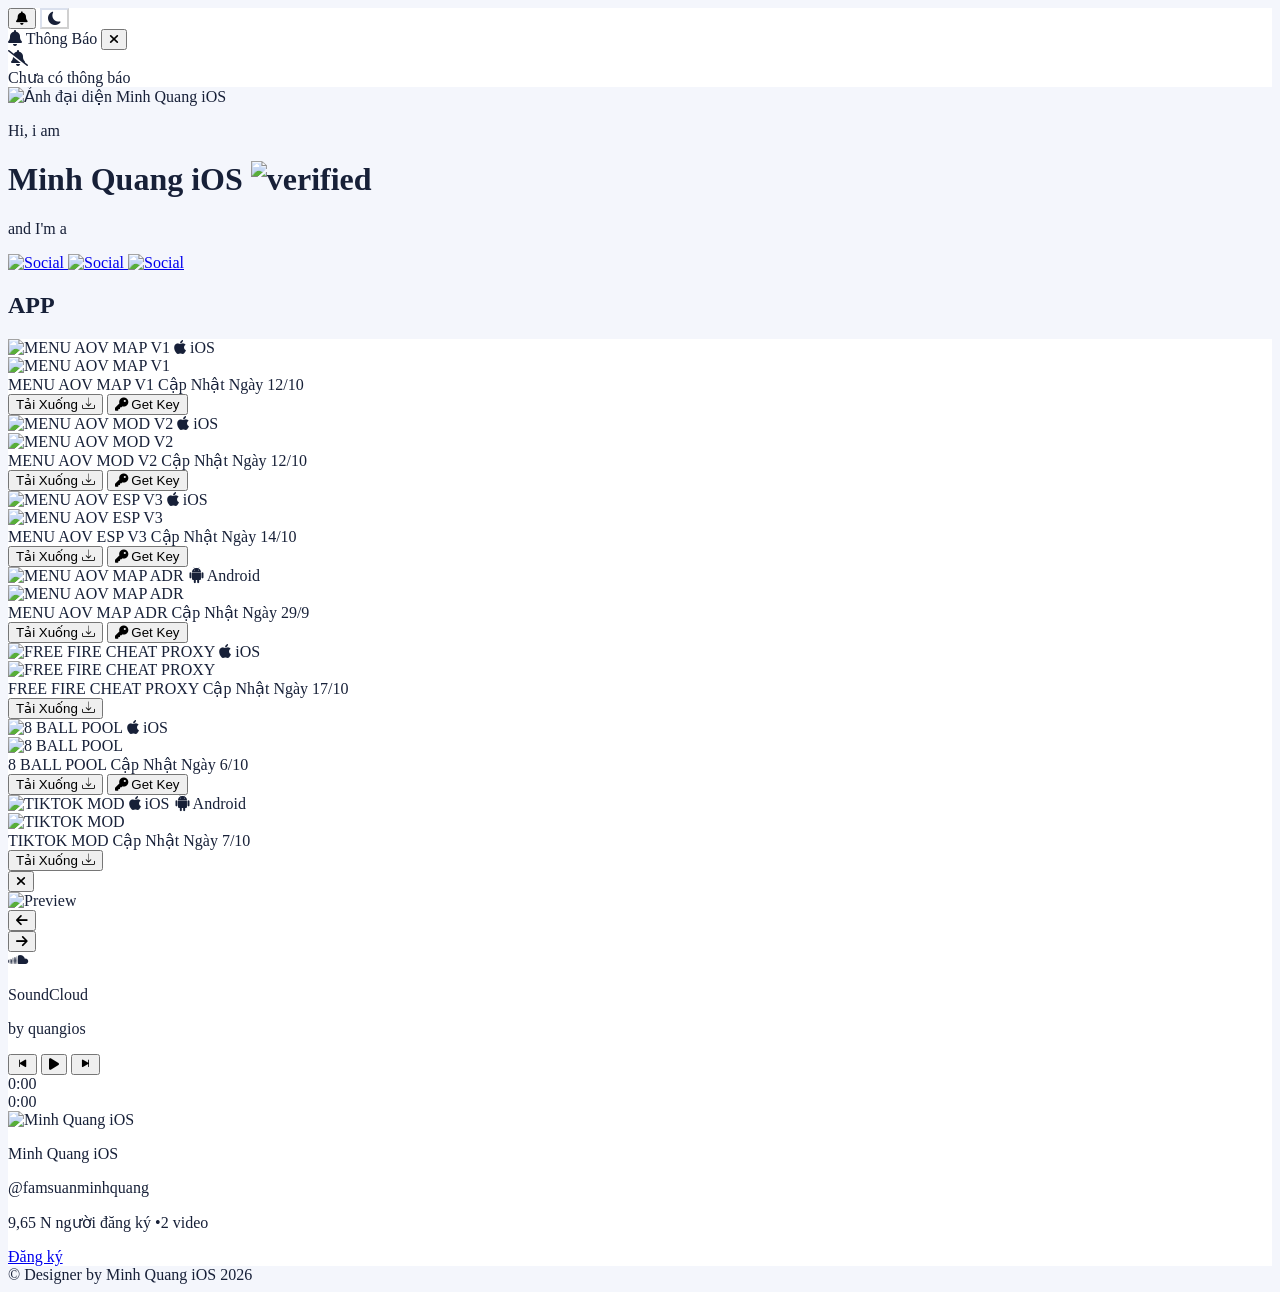
==== commit cd8adbad: "Update index.html" ====
--- a/index.html
+++ b/index.html
@@ -28,6 +28,41 @@
     <link rel="stylesheet" href="https://cdnjs.cloudflare.com/ajax/libs/font-awesome/6.5.0/css/all.min.css" />
     <link rel="stylesheet" href="https://cdn.jsdelivr.net/npm/bootstrap-icons@1.11.3/font/bootstrap-icons.min.css" />
     <link rel="stylesheet" href="https://vthangios.xyz/assets/css/style.2.0.css?v=1791295256" />
+    <style>
+      body.mquang-light-theme {
+        background: #f4f6fc !important;
+        color: #172038 !important;
+      }
+      body.mquang-light-theme .vthangios-nav,
+      body.mquang-light-theme .vthangios-app-item,
+      body.mquang-light-theme .vthangios-music-card,
+      body.mquang-light-theme .vthangios-yt-banner,
+      body.mquang-light-theme .vthangios-notif-panel,
+      body.mquang-light-theme .vthangios-preview-modal {
+        background-color: #fff !important;
+        color: #172038 !important;
+      }
+      body.mquang-light-theme .vthangios-name,
+      body.mquang-light-theme .vthangios-iam,
+      body.mquang-light-theme .vthangios-headline,
+      body.mquang-light-theme .vthangios-section-title,
+      body.mquang-light-theme .vthangios-app-name,
+      body.mquang-light-theme .vthangios-app-desc,
+      body.mquang-light-theme .vthangios-footer,
+      body.mquang-light-theme .vthangios-music-title,
+      body.mquang-light-theme .vthangios-music-artist,
+      body.mquang-light-theme .vthangios-yt-title,
+      body.mquang-light-theme .vthangios-yt-handle,
+      body.mquang-light-theme .vthangios-yt-meta {
+        color: #172038 !important;
+      }
+      body.mquang-light-theme .vthangios-theme-btn {
+        background: #fff !important;
+        color: #172038 !important;
+        border-color: rgba(32,48,83,.18) !important;
+      }
+    </style>
+
 </head>
 <body>
     <main role="main">
@@ -377,5 +412,50 @@
         <footer class="vthangios-footer">
             &copy; Designer by Minh Quang iOS 2026        </footer>
     </main>
+    
+
+    <script>
+    (function () {
+      "use strict";
+      const key = "mquang-theme";
+      const button = document.getElementById("vthangios-theme-toggle");
+      const icon = document.getElementById("vthangios-theme-icon");
+
+      function applyTheme(theme) {
+        const light = theme === "light";
+        document.body.classList.toggle("mquang-light-theme", light);
+        if (icon) {
+          icon.classList.toggle("bi-sun-fill", !light);
+          icon.classList.toggle("bi-moon-fill", light);
+        }
+        if (button) {
+          button.setAttribute("aria-label", light ? "Chuyển sang giao diện tối" : "Chuyển sang giao diện sáng");
+          button.setAttribute("title", light ? "Chuyển sang giao diện tối" : "Chuyển sang giao diện sáng");
+        }
+      }
+
+      // Giữ tương thích với onclick="vtToggleTheme()" trong nút ở HTML.
+      window.vtToggleTheme = function () {
+        const isLight = document.body.classList.contains("mquang-light-theme");
+        const next = isLight ? "dark" : "light";
+        applyTheme(next);
+        try { localStorage.setItem(key, next); } catch (error) {}
+      };
+
+      function init() {
+        let saved = null;
+        try { saved = localStorage.getItem(key); } catch (error) {}
+        // Mặc định giao diện sáng, sau đó khôi phục lựa chọn đã lưu.
+        applyTheme(saved === "dark" ? "dark" : "light");
+      }
+
+      if (document.readyState === "loading") {
+        document.addEventListener("DOMContentLoaded", init);
+      } else {
+        init();
+      }
+    })();
+    </script>
+
 </body>
 </html>
